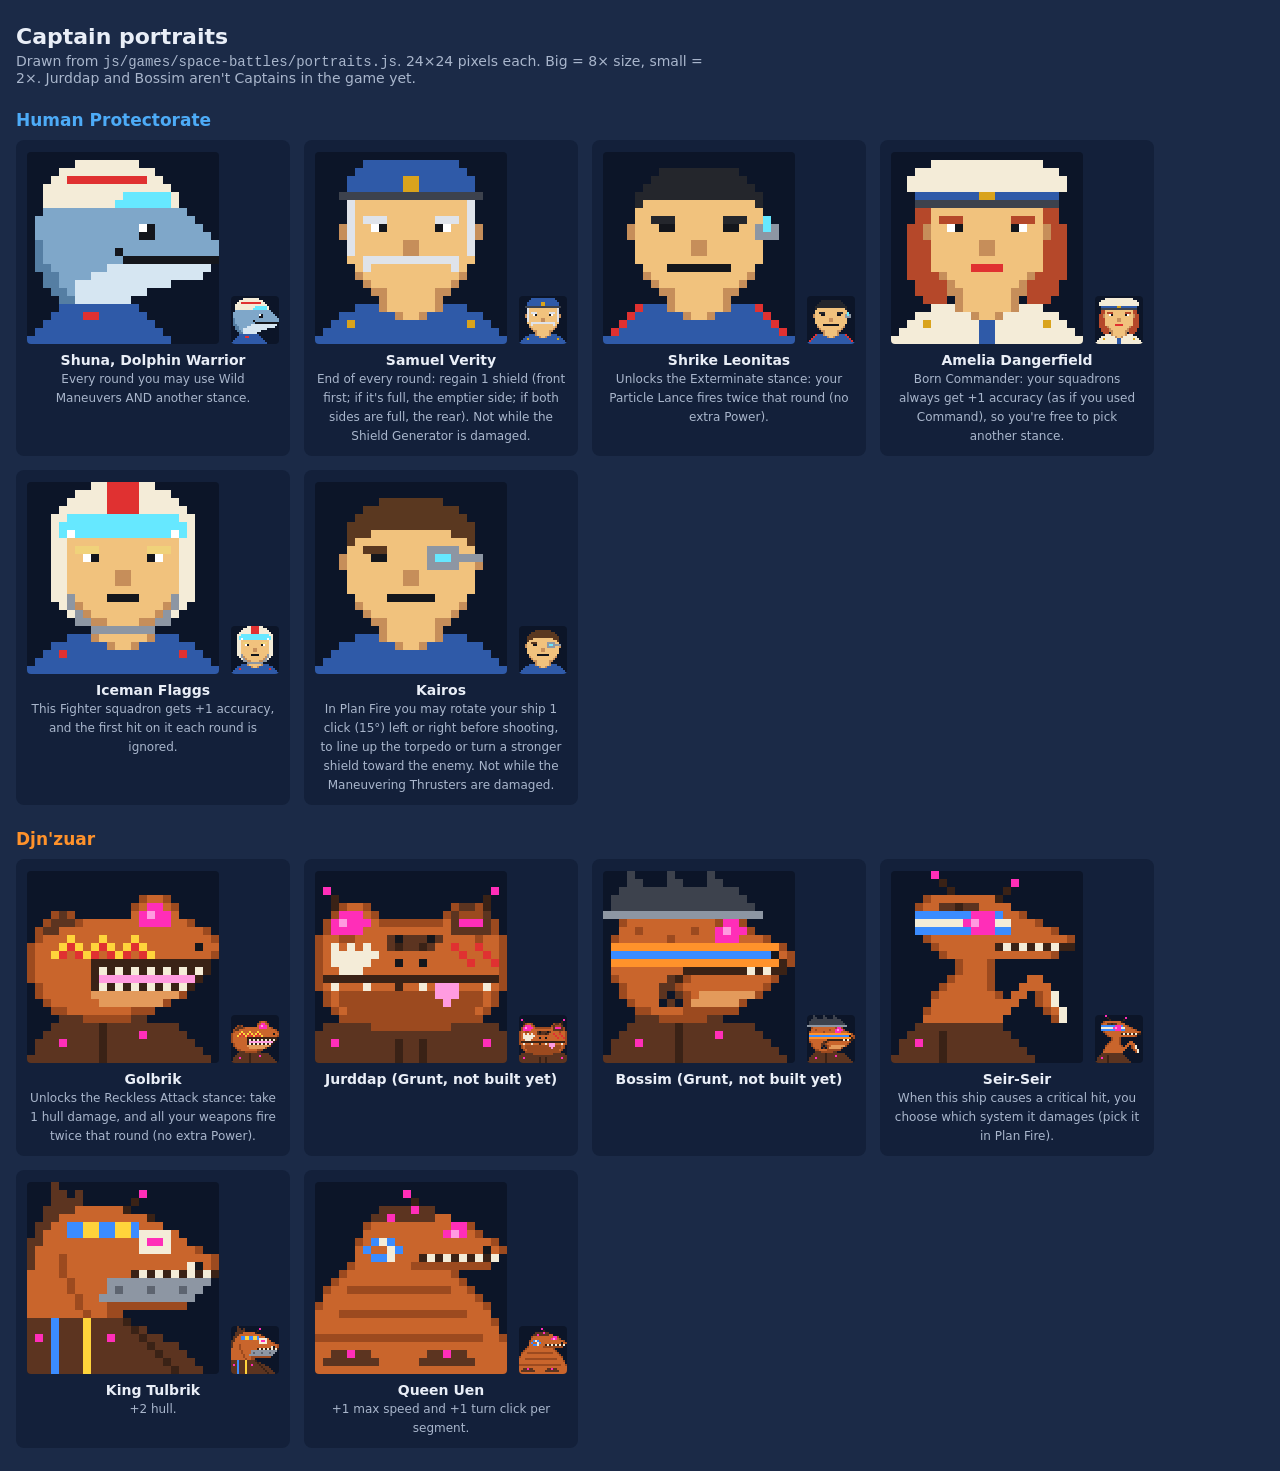
==== docs/captain-portraits.html @ 6aacdc8d "Space Battles: pixel-art Captain portraits Adds 24x24 faces for every Captain (plus Jurddap and Boss" ====
<!doctype html>
<html lang="en">
<head>
<meta charset="utf-8">
<meta name="viewport" content="width=device-width, initial-scale=1">
<title>Captain Portraits</title>
<style>
  body { margin: 0; padding: 24px 16px; background: #1b2a47; color: #e9eef7; font-family: system-ui, sans-serif; }
  h1 { margin: 0 0 4px; font-size: 22px; }
  h2 { font-size: 17px; margin: 24px 0 10px; }
  .prot h2 { color: #4dabf7; } .djn h2 { color: #ff922b; }
  p.note { margin: 0 0 8px; color: #a9b6cc; font-size: 14px; max-width: 700px; }
  .row { display: flex; flex-wrap: wrap; gap: 14px; }
  .card { background: #13203a; border-radius: 8px; padding: 12px; text-align: center; width: 250px; }
  .pics { display: flex; align-items: flex-end; justify-content: center; gap: 12px; margin-bottom: 8px; }
  canvas { image-rendering: pixelated; background: #0c1528; border-radius: 4px; }
  .card b { display: block; font-size: 14px; }
  .card span { font-size: 12px; color: #a9b6cc; }
</style>
</head>
<body>
<h1>Captain portraits</h1>
<p class="note">Drawn from <code>js/games/space-battles/portraits.js</code>. 24×24 pixels each.
Big = 8× size, small = 2×. Jurddap and Bossim aren't Captains in the game yet.</p>
<div class="prot"><h2>Human Protectorate</h2><div class="row" id="prot"></div></div>
<div class="djn"><h2>Djn'zuar</h2><div class="row" id="djn"></div></div>
<script type="module">
  import { PORTRAITS, PORTRAIT_SIZE, drawPortrait } from '../js/games/space-battles/portraits.js';
  import { CAPTAINS } from '../js/games/space-battles/data.js';

  const EXTRA = { jurddap: 'Jurddap (Grunt, not built yet)', bossim: 'Bossim (Grunt, not built yet)' };
  const PROT = ['shuna', 'verity', 'shrike', 'amelia', 'flaggs', 'kairos'];

  function draw(id, scale) {
    const cv = document.createElement('canvas');
    cv.width = cv.height = PORTRAIT_SIZE * scale;
    drawPortrait(cv.getContext('2d'), id, 0, 0, scale);
    return cv;
  }

  for (const [id, rows] of Object.entries(PORTRAITS)) {
    rows.forEach((r, i) => { if (r.length !== PORTRAIT_SIZE) console.warn(id, 'row', i, 'is', r.length, 'wide'); });
    if (rows.length !== PORTRAIT_SIZE) console.warn(id, 'has', rows.length, 'rows');
    const card = document.createElement('div');
    card.className = 'card';
    const pics = document.createElement('div');
    pics.className = 'pics';
    pics.append(draw(id, 8), draw(id, 2));
    card.append(pics);
    const cap = CAPTAINS[id];
    card.insertAdjacentHTML('beforeend', cap ? `<b>${cap.name}</b><span>${cap.desc}</span>` : `<b>${EXTRA[id] || id}</b>`);
    document.getElementById(PROT.includes(id) ? 'prot' : 'djn').append(card);
  }
</script>
</body>
</html>
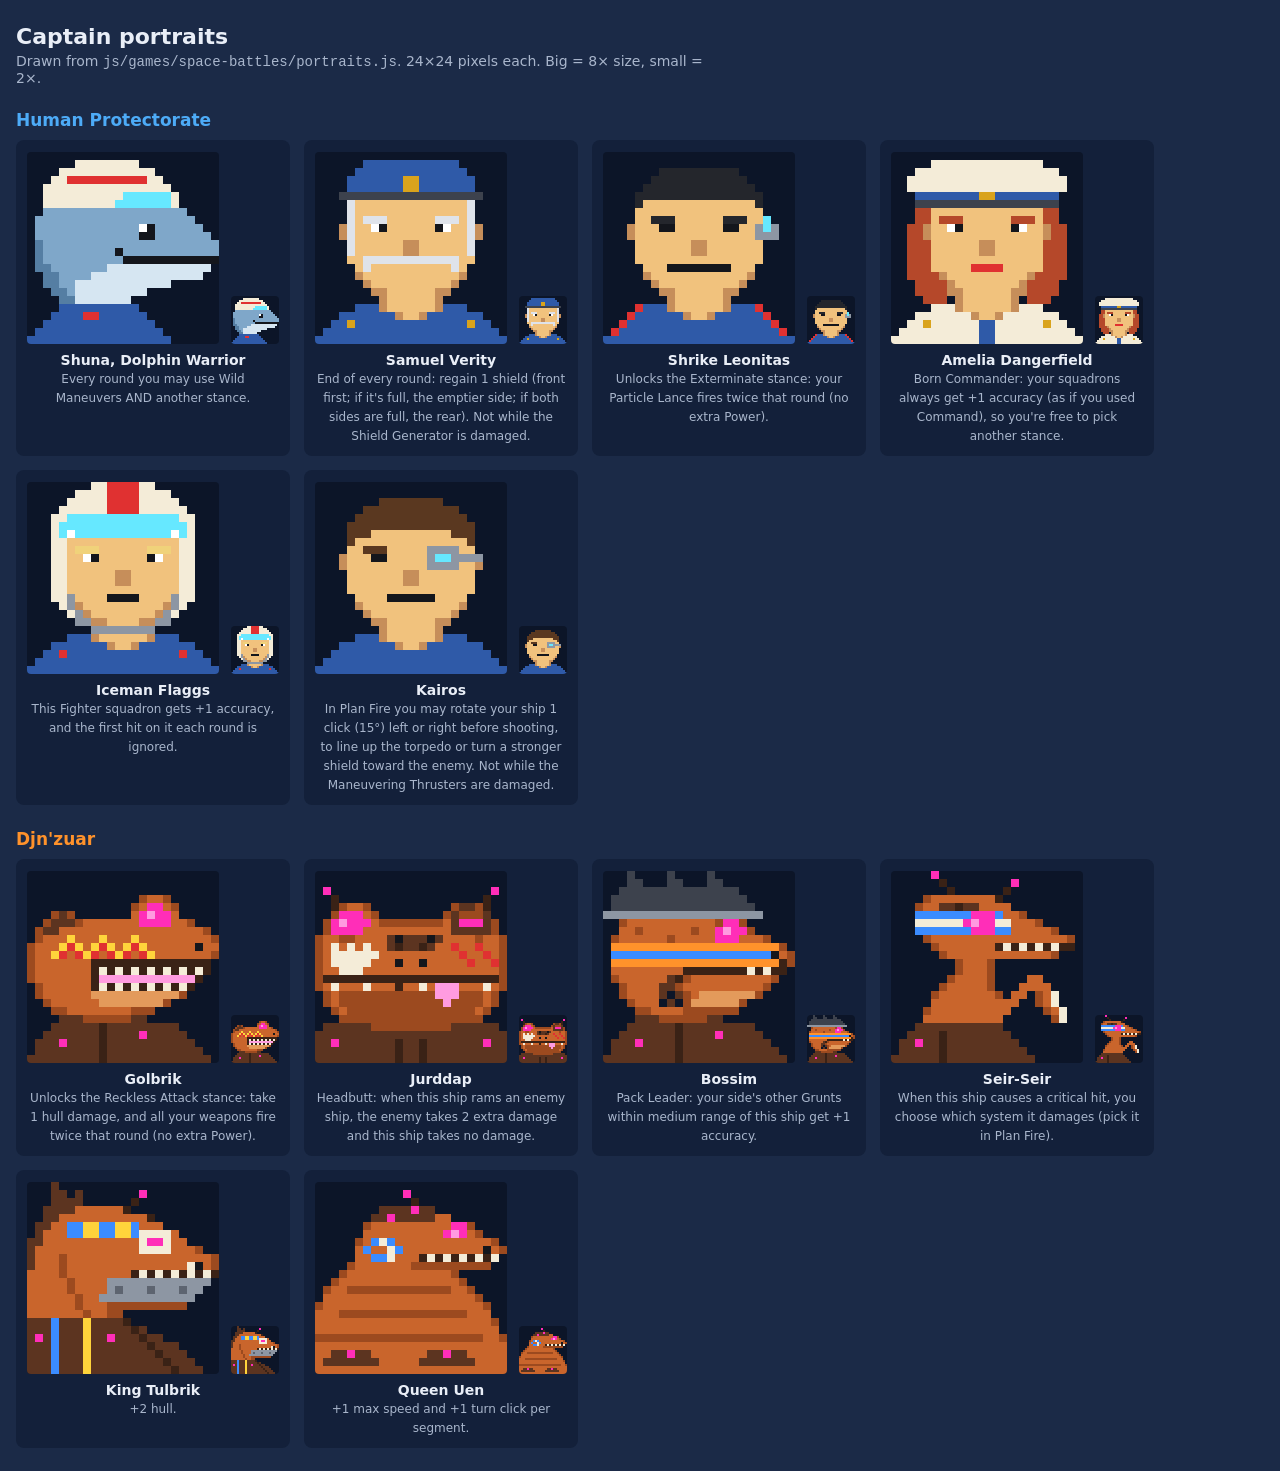
==== commit e5ee3fc6: "Space Battles: Jurddap and Bossim Grunt Captains Jurddap (2 pts), Headbutt: ramming an enemy ship de" ====
--- a/docs/captain-portraits.html
+++ b/docs/captain-portraits.html
@@ -21,14 +21,13 @@
 <body>
 <h1>Captain portraits</h1>
 <p class="note">Drawn from <code>js/games/space-battles/portraits.js</code>. 24×24 pixels each.
-Big = 8× size, small = 2×. Jurddap and Bossim aren't Captains in the game yet.</p>
+Big = 8× size, small = 2×.</p>
 <div class="prot"><h2>Human Protectorate</h2><div class="row" id="prot"></div></div>
 <div class="djn"><h2>Djn'zuar</h2><div class="row" id="djn"></div></div>
 <script type="module">
   import { PORTRAITS, PORTRAIT_SIZE, drawPortrait } from '../js/games/space-battles/portraits.js';
   import { CAPTAINS } from '../js/games/space-battles/data.js';
 
-  const EXTRA = { jurddap: 'Jurddap (Grunt, not built yet)', bossim: 'Bossim (Grunt, not built yet)' };
   const PROT = ['shuna', 'verity', 'shrike', 'amelia', 'flaggs', 'kairos'];
 
   function draw(id, scale) {
@@ -48,7 +47,7 @@
     pics.append(draw(id, 8), draw(id, 2));
     card.append(pics);
     const cap = CAPTAINS[id];
-    card.insertAdjacentHTML('beforeend', cap ? `<b>${cap.name}</b><span>${cap.desc}</span>` : `<b>${EXTRA[id] || id}</b>`);
+    card.insertAdjacentHTML('beforeend', cap ? `<b>${cap.name}</b><span>${cap.desc}</span>` : `<b>${id}</b>`);
     document.getElementById(PROT.includes(id) ? 'prot' : 'djn').append(card);
   }
 </script>
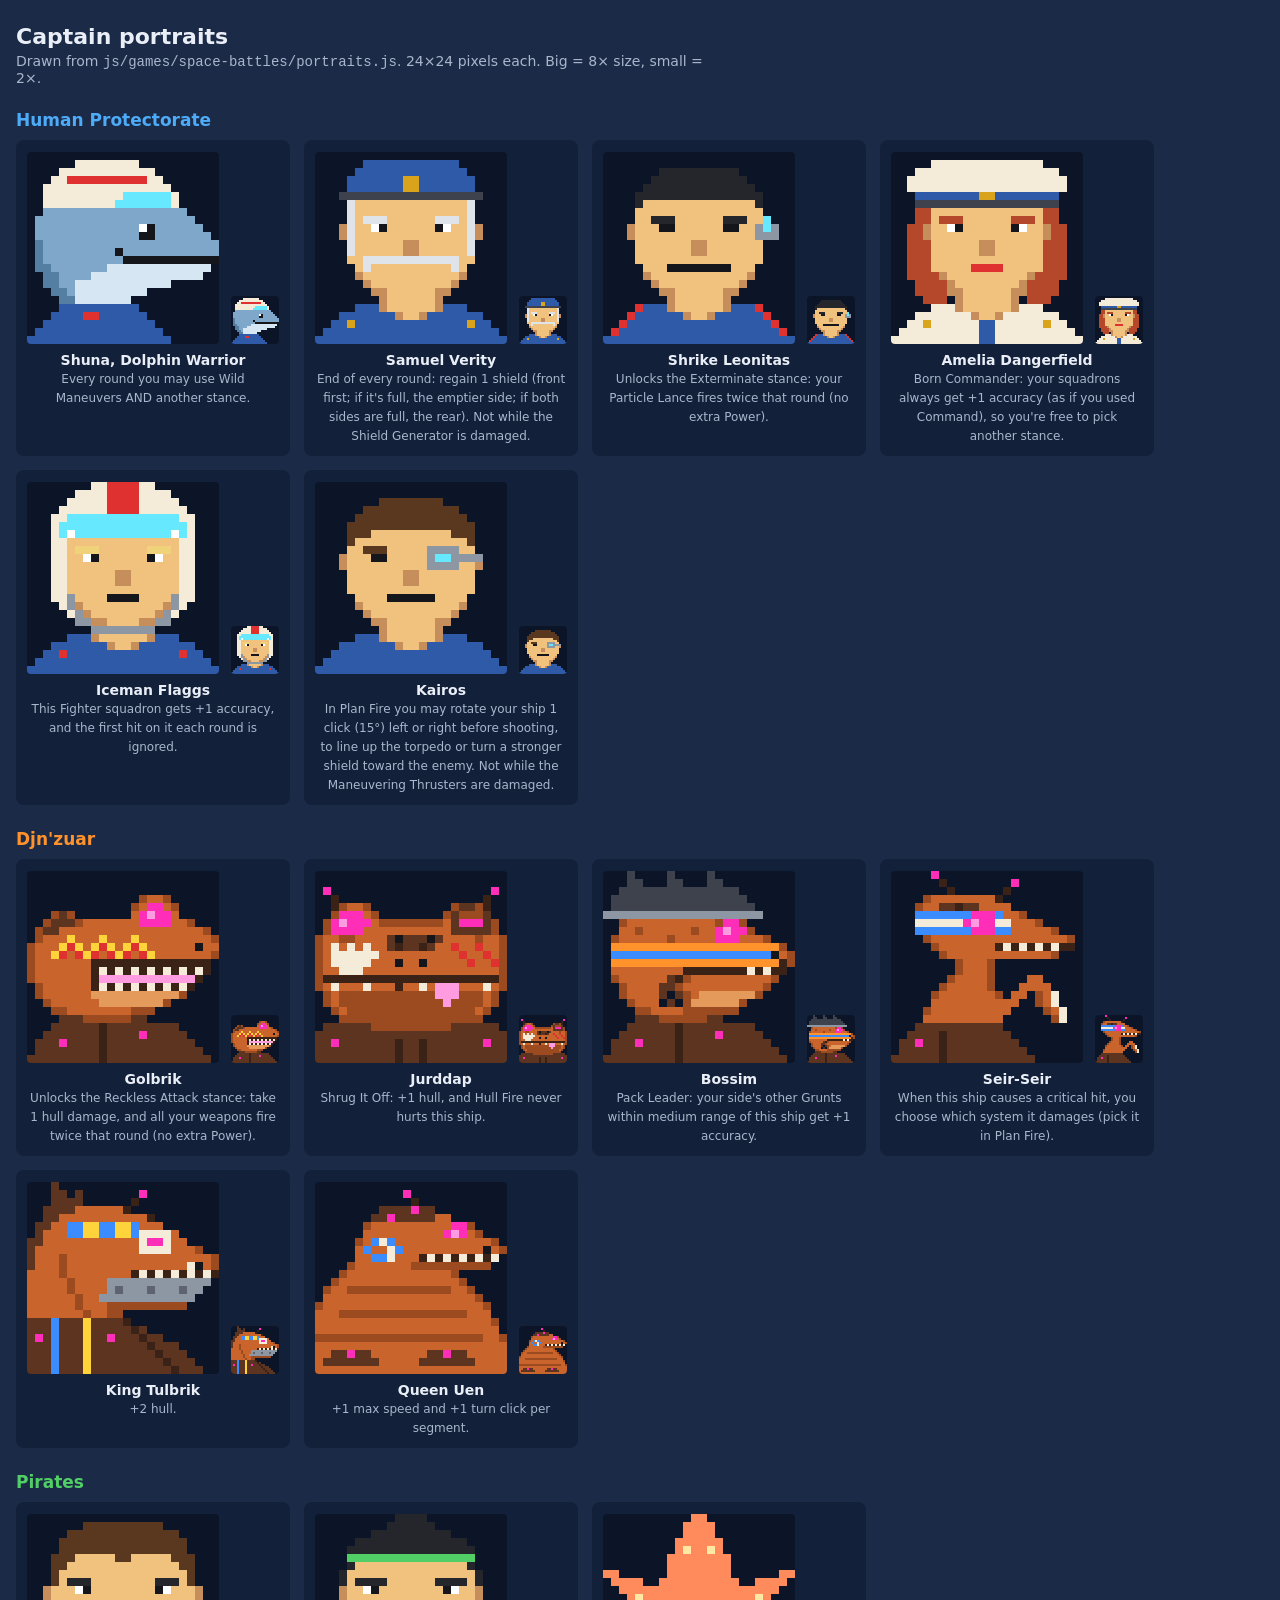
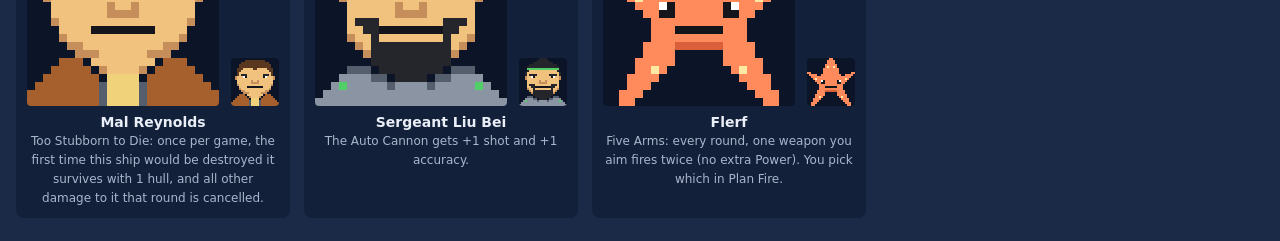
==== commit 35cd0e42: "Space Battles: Pirate rework step 1 - New Pirate ships: Firefly, Rouge, Free Trader (Outrider and th" ====
--- a/docs/captain-portraits.html
+++ b/docs/captain-portraits.html
@@ -8,7 +8,7 @@
   body { margin: 0; padding: 24px 16px; background: #1b2a47; color: #e9eef7; font-family: system-ui, sans-serif; }
   h1 { margin: 0 0 4px; font-size: 22px; }
   h2 { font-size: 17px; margin: 24px 0 10px; }
-  .prot h2 { color: #4dabf7; } .djn h2 { color: #ff922b; }
+  .prot h2 { color: #4dabf7; } .djn h2 { color: #ff922b; } .pir h2 { color: #51cf66; }
   p.note { margin: 0 0 8px; color: #a9b6cc; font-size: 14px; max-width: 700px; }
   .row { display: flex; flex-wrap: wrap; gap: 14px; }
   .card { background: #13203a; border-radius: 8px; padding: 12px; text-align: center; width: 250px; }
@@ -24,11 +24,13 @@
 Big = 8× size, small = 2×.</p>
 <div class="prot"><h2>Human Protectorate</h2><div class="row" id="prot"></div></div>
 <div class="djn"><h2>Djn'zuar</h2><div class="row" id="djn"></div></div>
+<div class="pir"><h2>Pirates</h2><div class="row" id="pir"></div></div>
 <script type="module">
   import { PORTRAITS, PORTRAIT_SIZE, drawPortrait } from '../js/games/space-battles/portraits.js';
   import { CAPTAINS } from '../js/games/space-battles/data.js';
 
   const PROT = ['shuna', 'verity', 'shrike', 'amelia', 'flaggs', 'kairos'];
+  const PIR = ['mal', 'liuBei', 'flerf'];
 
   function draw(id, scale) {
     const cv = document.createElement('canvas');
@@ -48,7 +50,7 @@
     card.append(pics);
     const cap = CAPTAINS[id];
     card.insertAdjacentHTML('beforeend', cap ? `<b>${cap.name}</b><span>${cap.desc}</span>` : `<b>${id}</b>`);
-    document.getElementById(PROT.includes(id) ? 'prot' : 'djn').append(card);
+    document.getElementById(PROT.includes(id) ? 'prot' : PIR.includes(id) ? 'pir' : 'djn').append(card);
   }
 </script>
 </body>
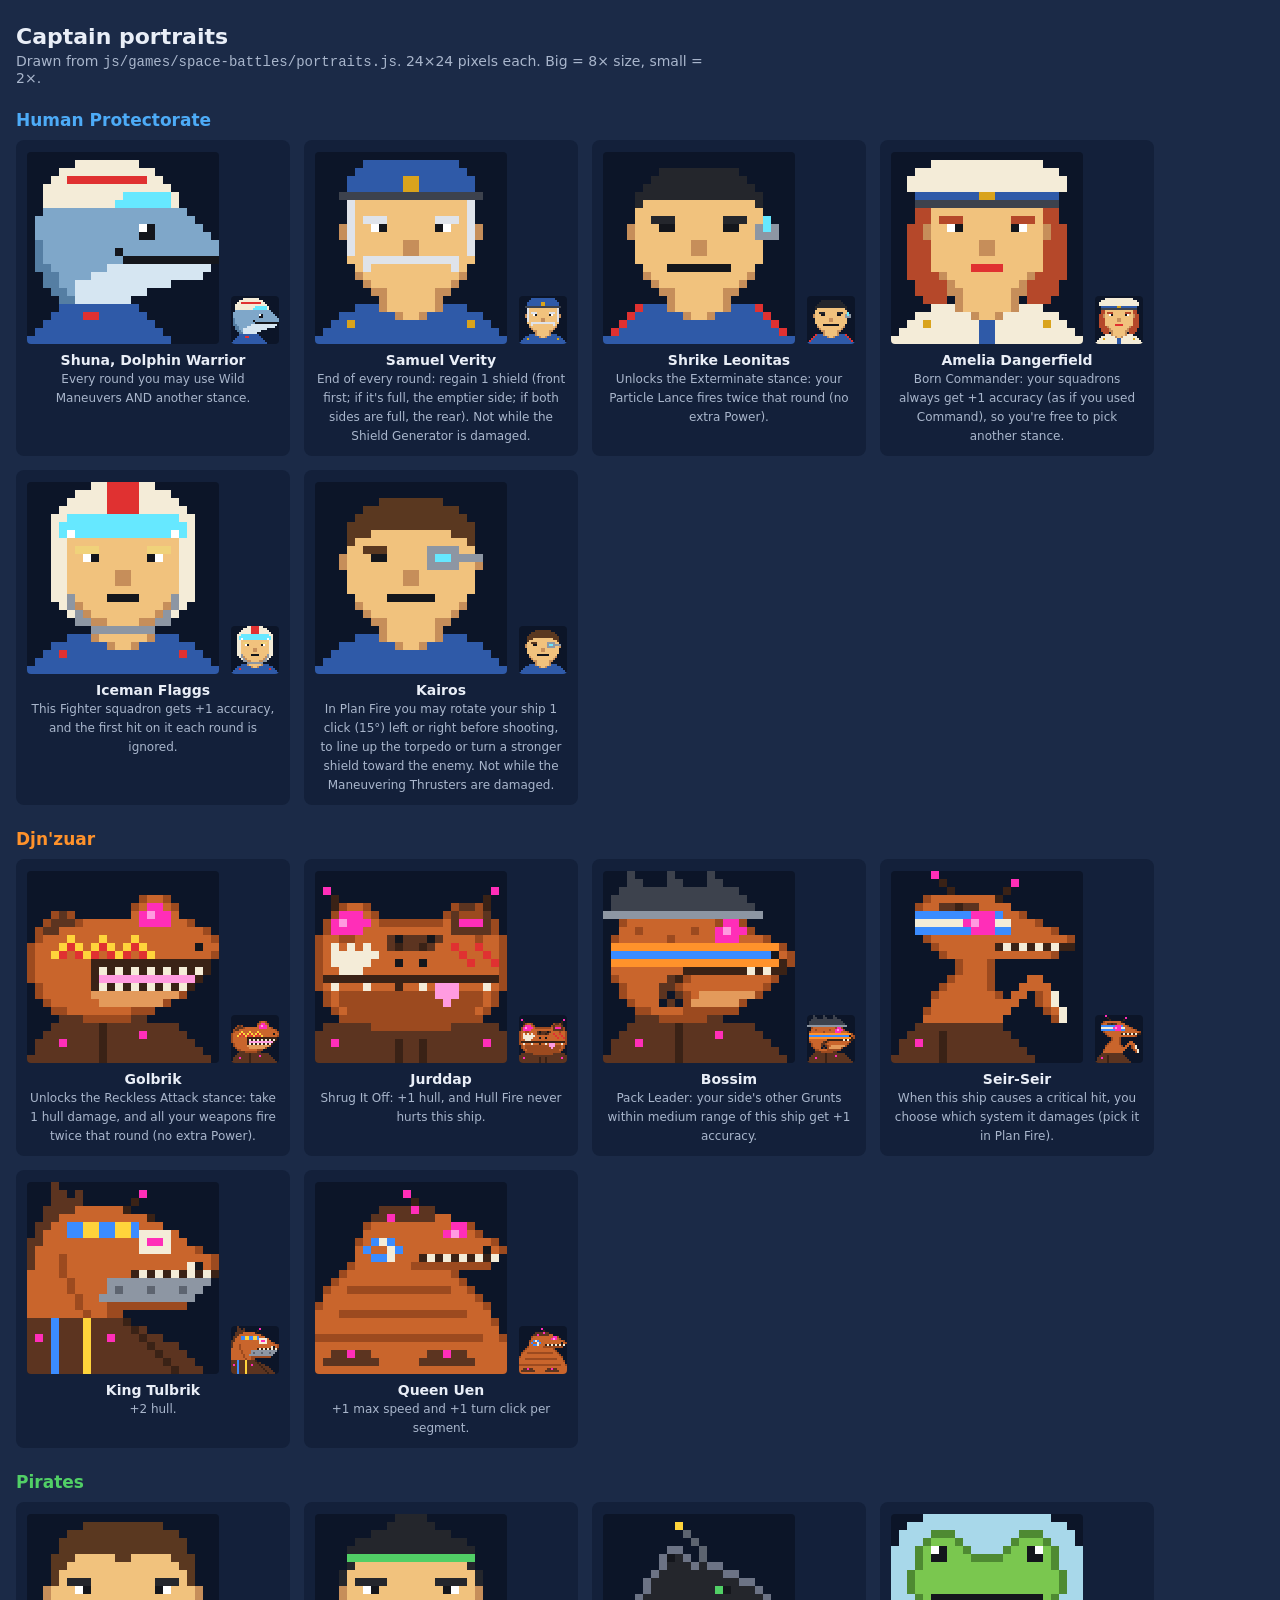
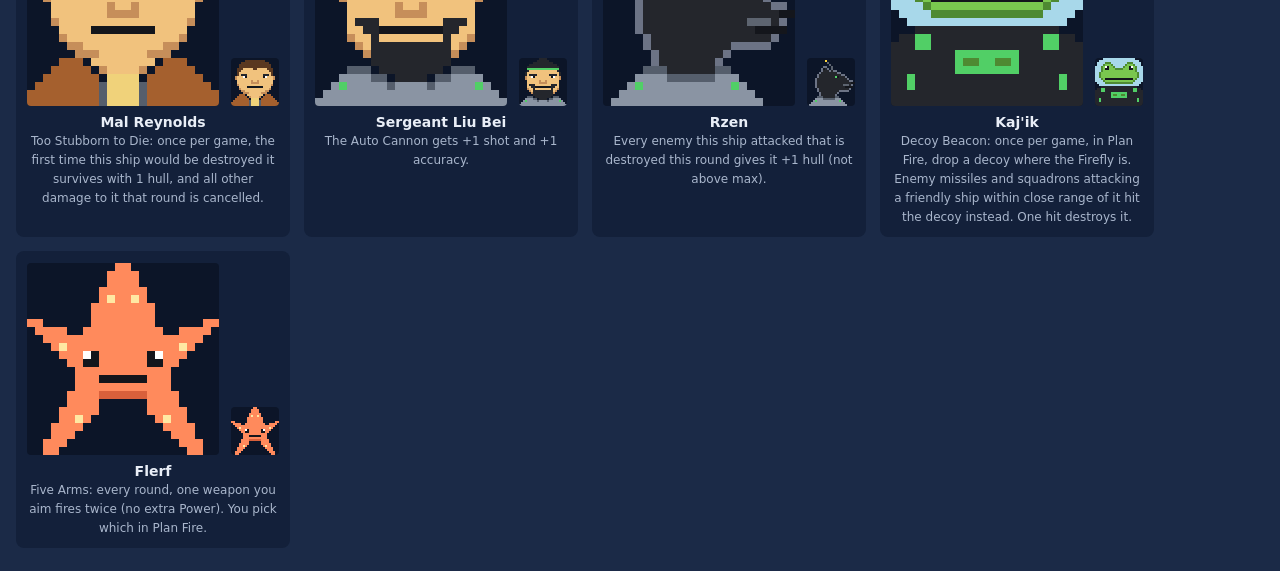
==== commit 41a6e11b: "Space Battles: Rouge customizations, Rzen and Kaj'ik - Rouge customizations: Mine-Layer (+1 Power, 3" ====
--- a/docs/captain-portraits.html
+++ b/docs/captain-portraits.html
@@ -30,7 +30,7 @@
   import { CAPTAINS } from '../js/games/space-battles/data.js';
 
   const PROT = ['shuna', 'verity', 'shrike', 'amelia', 'flaggs', 'kairos'];
-  const PIR = ['mal', 'liuBei', 'flerf'];
+  const PIR = ['mal', 'liuBei', 'flerf', 'rzen', 'kajik'];
 
   function draw(id, scale) {
     const cv = document.createElement('canvas');
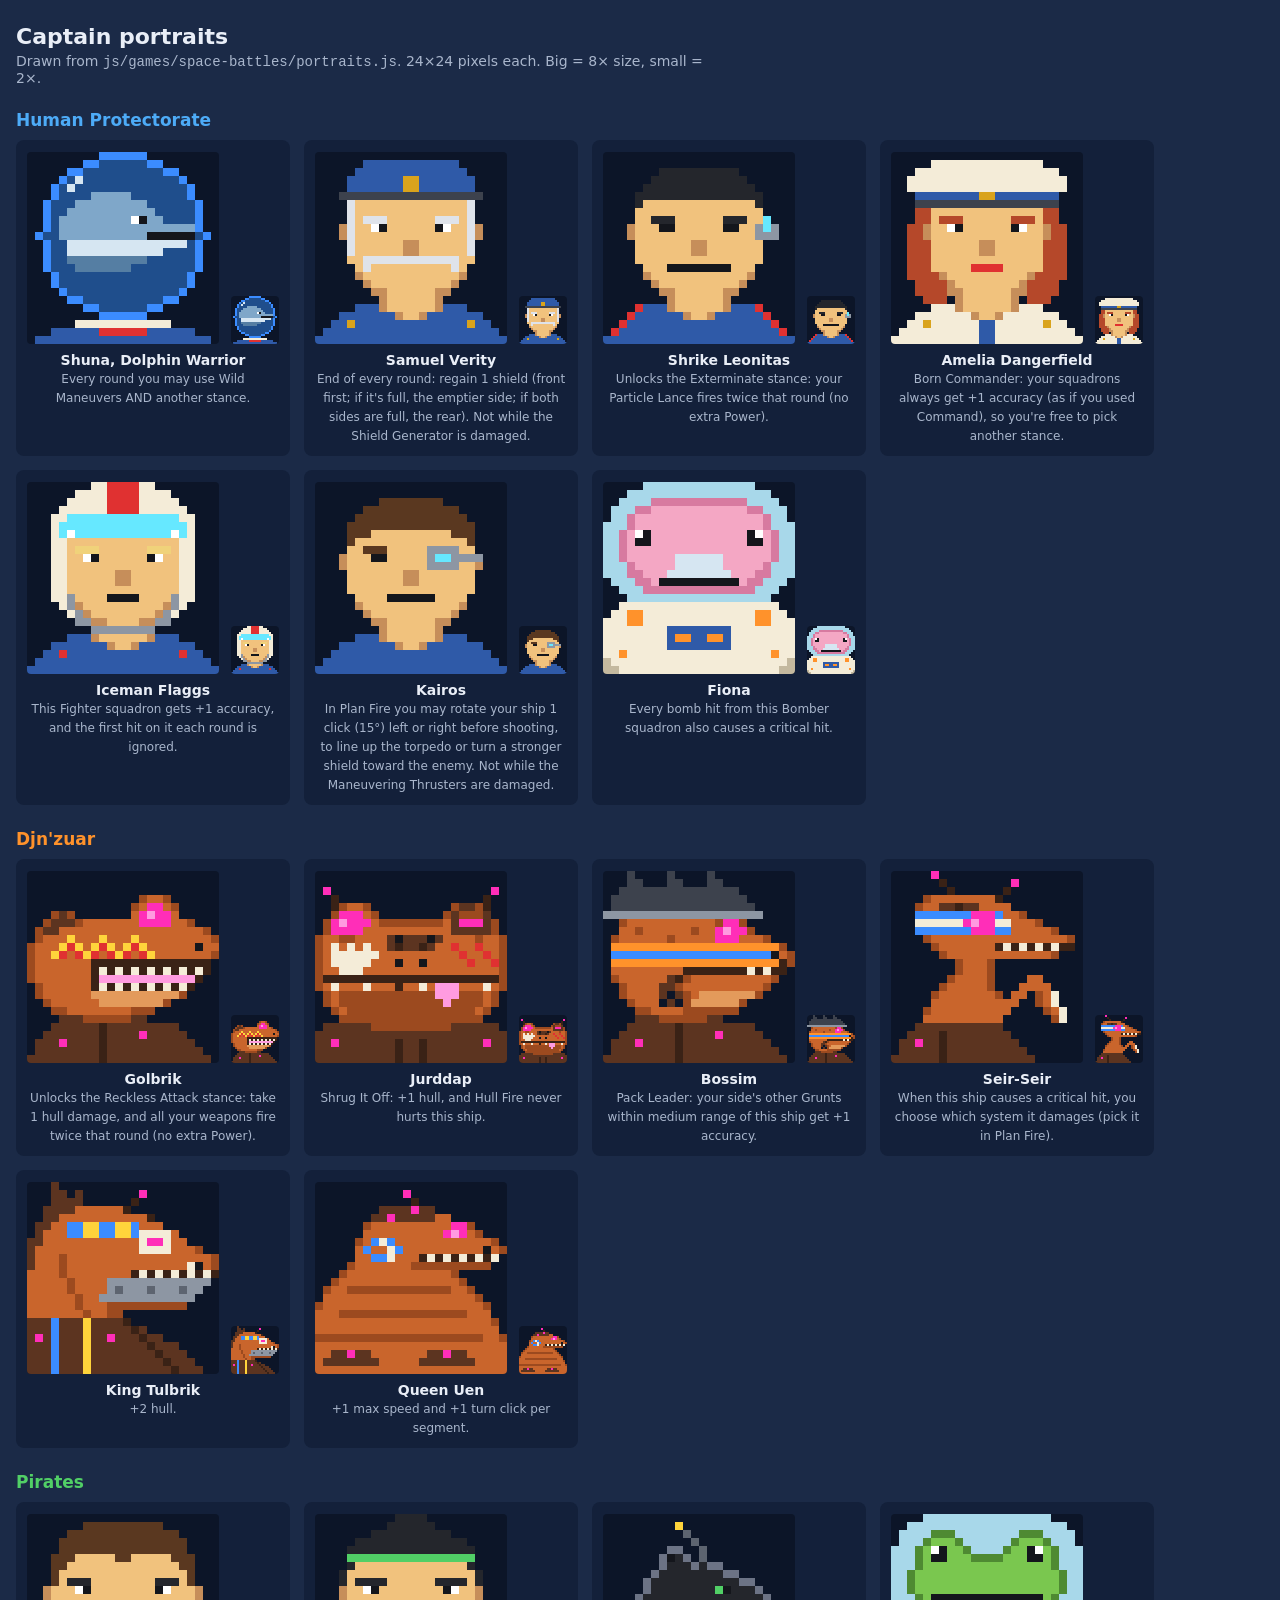
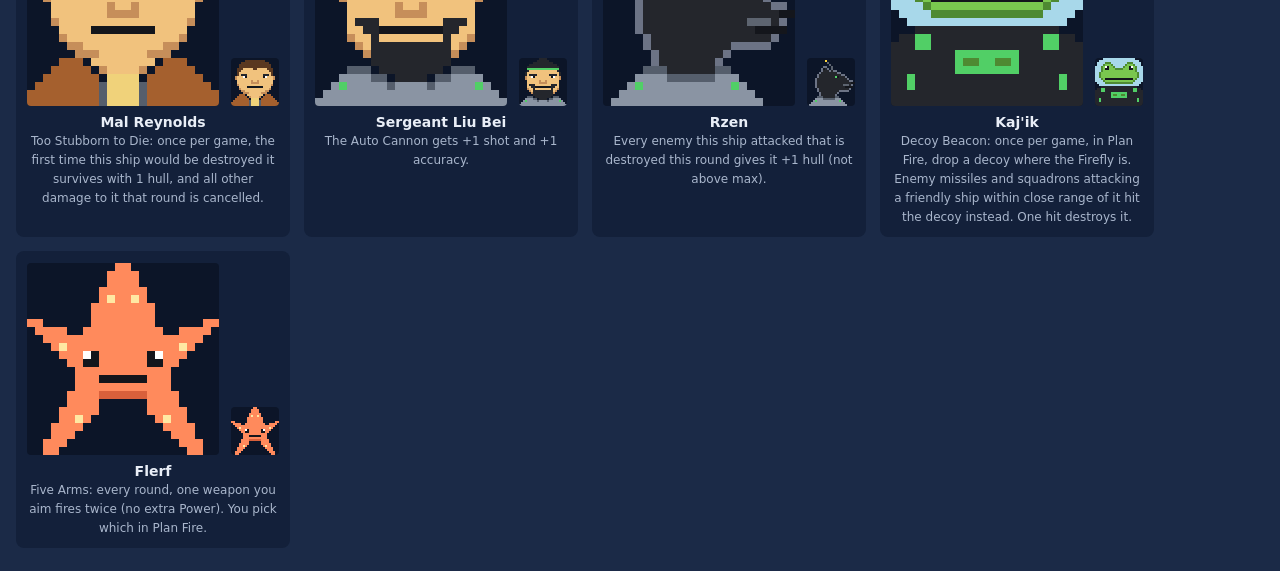
==== commit 40798424: "Space Battles: Fiona (Bomber captain), Shuna in a helmet bubble - Fiona: squadron captain for Protec" ====
--- a/docs/captain-portraits.html
+++ b/docs/captain-portraits.html
@@ -29,7 +29,7 @@
   import { PORTRAITS, PORTRAIT_SIZE, drawPortrait } from '../js/games/space-battles/portraits.js';
   import { CAPTAINS } from '../js/games/space-battles/data.js';
 
-  const PROT = ['shuna', 'verity', 'shrike', 'amelia', 'flaggs', 'kairos'];
+  const PROT = ['shuna', 'verity', 'shrike', 'amelia', 'flaggs', 'kairos', 'fiona'];
   const PIR = ['mal', 'liuBei', 'flerf', 'rzen', 'kajik'];
 
   function draw(id, scale) {
